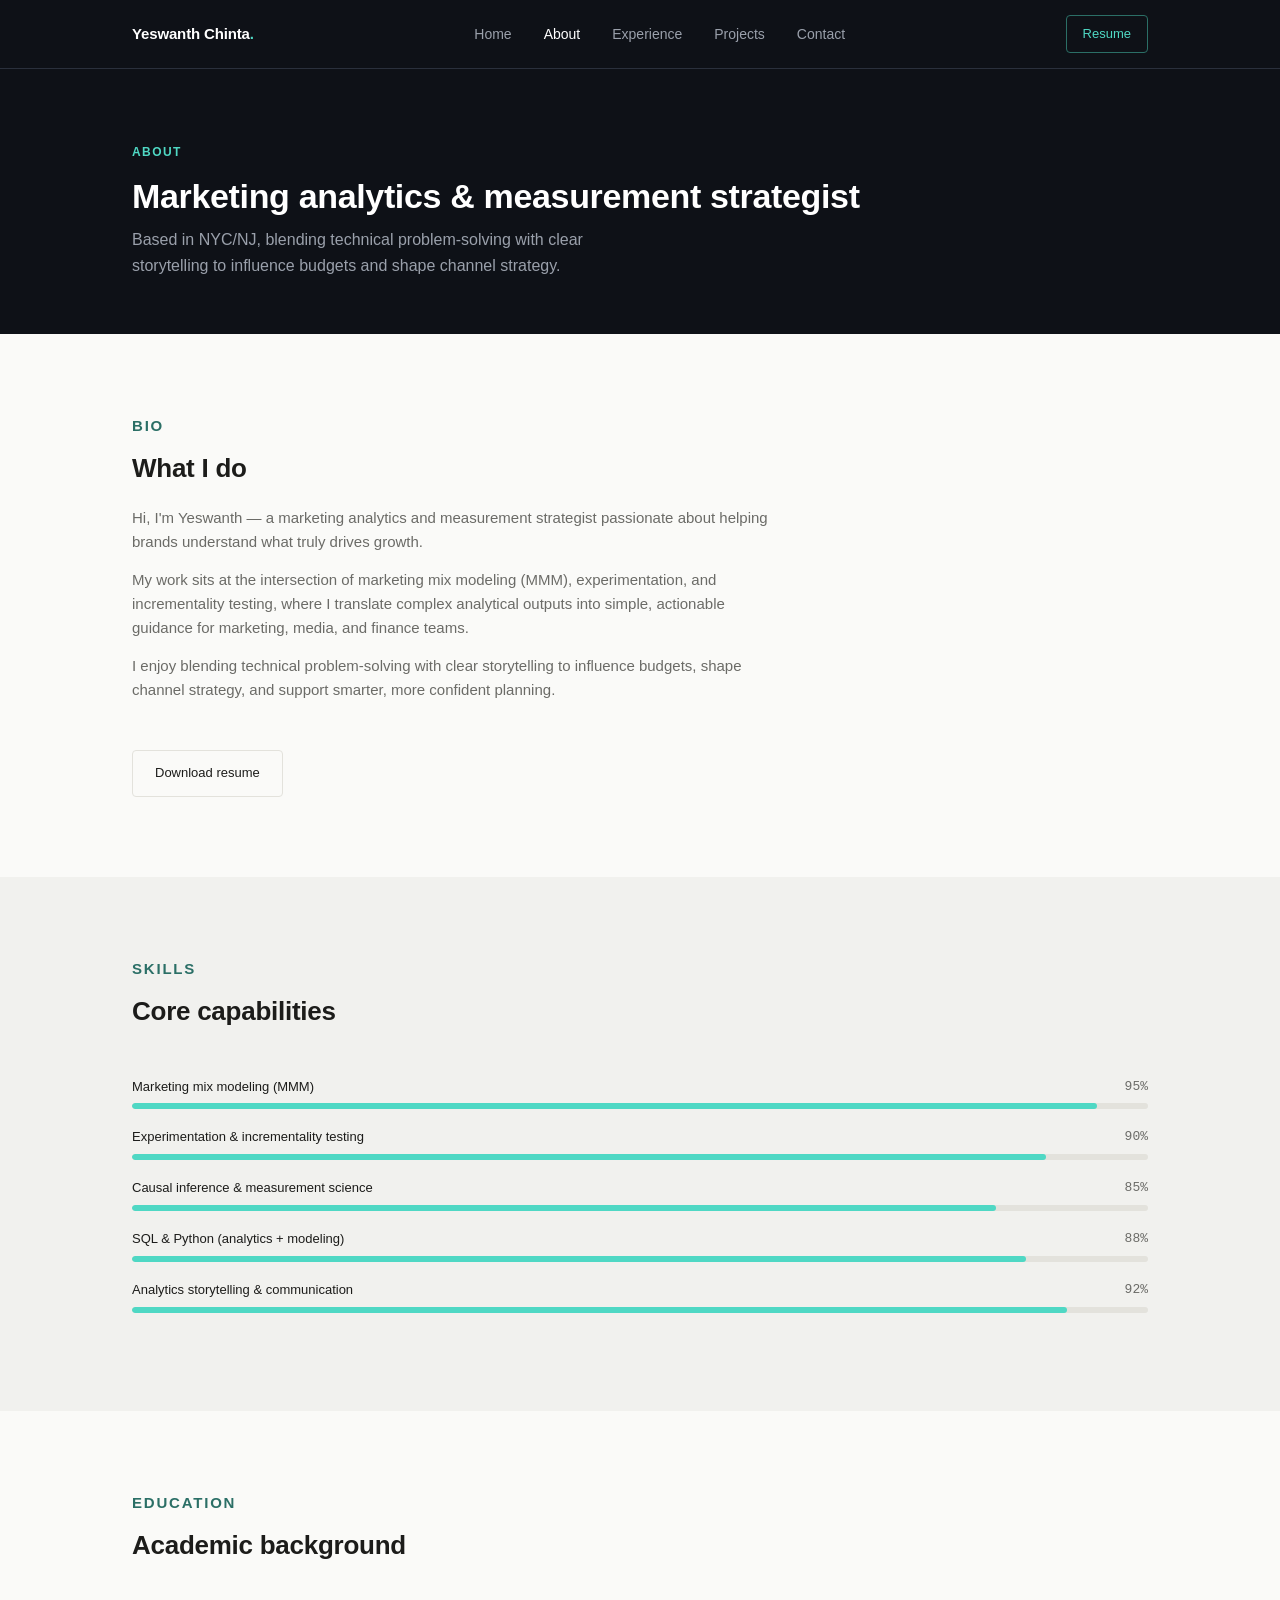
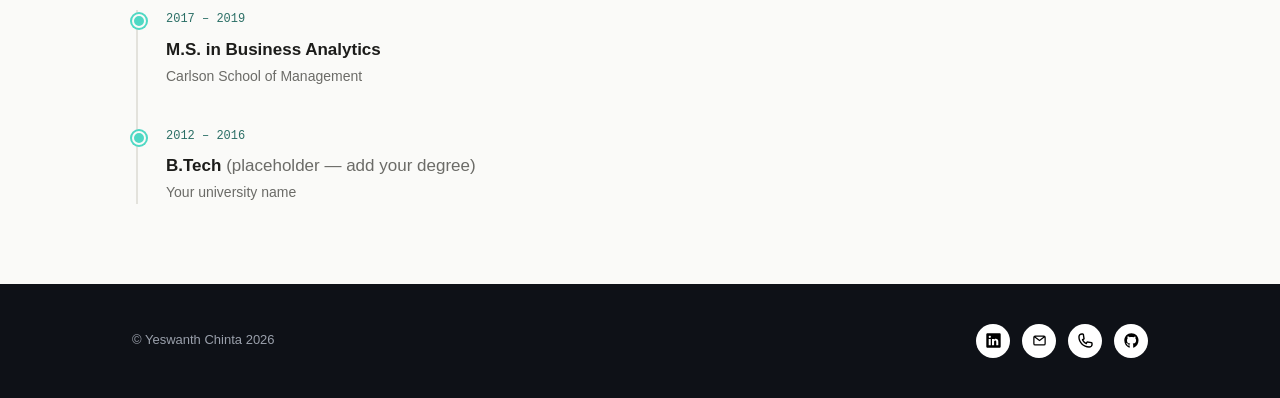
==== about.html @ 66d94e56 "Restructure site into multi-page layout with about, experience, projects, contact Co-Authored-By: Cl" ====
<!DOCTYPE html>
<html lang="en">
<head>
<meta charset="UTF-8">
<meta name="viewport" content="width=device-width, initial-scale=1.0">
<title>About — Yeswanth Chinta</title>
<link rel="shortcut icon" href="img/favicon.png" type="image/x-icon">
<link rel="stylesheet" href="css/style.css">
</head>
<body>

<nav class="nav">
  <div class="wrap">
    <a class="brand" href="index.html">Yeswanth Chinta<span>.</span></a>
    <ul class="nav-links">
      <li><a href="index.html">Home</a></li>
      <li><a href="about.html" class="active">About</a></li>
      <li><a href="experience.html">Experience</a></li>
      <li><a href="projects.html">Projects</a></li>
      <li><a href="contact.html">Contact</a></li>
    </ul>
    <a class="nav-cta" href="Yeswanth_Chinta_Resume.pdf">Resume</a>
  </div>
</nav>

<header class="page-head">
  <div class="wrap">
    <p class="eyebrow on-dark">About</p>
    <h1>Marketing analytics &amp; measurement strategist</h1>
    <p>Based in NYC/NJ, blending technical problem-solving with clear storytelling to influence budgets and shape channel strategy.</p>
  </div>
</header>

<section class="block">
  <div class="wrap">
    <div class="section-head">
      <p class="eyebrow">Bio</p>
      <h2>What I do</h2>
      <p style="margin-bottom:14px;">Hi, I'm Yeswanth — a marketing analytics and measurement strategist passionate about helping brands understand what truly drives growth.</p>
      <p style="margin-bottom:14px;">My work sits at the intersection of marketing mix modeling (MMM), experimentation, and incrementality testing, where I translate complex analytical outputs into simple, actionable guidance for marketing, media, and finance teams.</p>
      <p>I enjoy blending technical problem-solving with clear storytelling to influence budgets, shape channel strategy, and support smarter, more confident planning.</p>
    </div>
    <a class="btn btn-ghost-light" href="Yeswanth_Chinta_Resume.pdf">Download resume</a>
  </div>
</section>

<section class="block alt">
  <div class="wrap">
    <div class="section-head">
      <p class="eyebrow">Skills</p>
      <h2>Core capabilities</h2>
    </div>

    <div class="skill-row">
      <div class="skill-top"><span>Marketing mix modeling (MMM)</span><span>95%</span></div>
      <div class="skill-bar"><div class="skill-fill" style="width:95%"></div></div>
    </div>
    <div class="skill-row">
      <div class="skill-top"><span>Experimentation &amp; incrementality testing</span><span>90%</span></div>
      <div class="skill-bar"><div class="skill-fill" style="width:90%"></div></div>
    </div>
    <div class="skill-row">
      <div class="skill-top"><span>Causal inference &amp; measurement science</span><span>85%</span></div>
      <div class="skill-bar"><div class="skill-fill" style="width:85%"></div></div>
    </div>
    <div class="skill-row">
      <div class="skill-top"><span>SQL &amp; Python (analytics + modeling)</span><span>88%</span></div>
      <div class="skill-bar"><div class="skill-fill" style="width:88%"></div></div>
    </div>
    <div class="skill-row">
      <div class="skill-top"><span>Analytics storytelling &amp; communication</span><span>92%</span></div>
      <div class="skill-bar"><div class="skill-fill" style="width:92%"></div></div>
    </div>
  </div>
</section>

<section class="block">
  <div class="wrap">
    <div class="section-head">
      <p class="eyebrow">Education</p>
      <h2>Academic background</h2>
    </div>
    <div class="timeline">
      <div class="tl-item">
        <div class="tl-date">2017 – 2019</div>
        <div class="tl-role">M.S. in Business Analytics</div>
        <div class="tl-org">Carlson School of Management</div>
      </div>
      <div class="tl-item">
        <div class="tl-date">2012 – 2016</div>
        <div class="tl-role">B.Tech <span style="color:var(--muted); font-weight:400;">(placeholder — add your degree)</span></div>
        <div class="tl-org">Your university name</div>
      </div>
    </div>
  </div>
</section>

<footer>
  <div class="wrap">
    <span>© Yeswanth Chinta 2026</span>
    <div class="social-row">
      <a href="https://www.linkedin.com/in/yeswanth-chinta/" aria-label="LinkedIn"><img src="img/social_icons/linkedin.svg" alt=""></a>
      <a href="mailto:yeswanthreddy.2501@gmail.com" aria-label="Email"><img src="img/social_icons/email.svg" alt=""></a>
      <a href="tel:+19523938192" aria-label="Phone"><img src="img/social_icons/phone.svg" alt=""></a>
      <a href="https://github.com/yeswanthchinta" aria-label="GitHub"><img src="img/social_icons/github.svg" alt=""></a>
    </div>
  </div>
</footer>

</body>
</html>
---- css/style.css ----
/* ===========================================
   Yeswanth Chinta — Career Site
   Style: minimal + bold data-driven hybrid
   =========================================== */

:root {
  --navy: #0e1117;
  --navy-2: #161b24;
  --navy-3: #1f2531;
  --teal: #4fd8c4;
  --teal-dim: #2b6f66;
  --ink: #1c1c1a;
  --paper: #fafaf8;
  --paper-2: #f1f1ee;
  --muted: #6b6b67;
  --muted-dark: #9aa0ab;
  --line: #e3e2dc;
  --line-dark: #2a303c;
  --radius: 4px;
  --maxw: 1080px;
  --font: -apple-system, BlinkMacSystemFont, "Inter", "Helvetica Neue", Arial, sans-serif;
  --mono: "SF Mono", "IBM Plex Mono", Menlo, monospace;
}

* { box-sizing: border-box; }

html { scroll-behavior: smooth; }

body {
  margin: 0;
  font-family: var(--font);
  color: var(--ink);
  background: var(--paper);
  line-height: 1.6;
  -webkit-font-smoothing: antialiased;
}

a { color: inherit; text-decoration: none; }

img { max-width: 100%; display: block; }

.wrap {
  max-width: var(--maxw);
  margin: 0 auto;
  padding: 0 32px;
}

.eyebrow {
  font-size: 12px;
  letter-spacing: 0.12em;
  text-transform: uppercase;
  color: var(--teal-dim);
  font-weight: 600;
  margin: 0 0 14px;
}

.eyebrow.on-dark { color: var(--teal); }

h1, h2, h3 { font-weight: 600; margin: 0; letter-spacing: -0.01em; }
h1 { font-size: 40px; line-height: 1.2; }
h2 { font-size: 26px; line-height: 1.3; margin-bottom: 20px; }
h3 { font-size: 17px; line-height: 1.4; }

p { color: var(--muted); margin: 0; }

/* ---------- Nav ---------- */
.nav {
  background: var(--navy);
  position: sticky;
  top: 0;
  z-index: 50;
  border-bottom: 1px solid var(--line-dark);
}
.nav .wrap {
  display: flex;
  align-items: center;
  justify-content: space-between;
  height: 68px;
}
.nav .brand {
  color: #fff;
  font-weight: 600;
  font-size: 15px;
  letter-spacing: -0.01em;
}
.nav .brand span { color: var(--teal); }
.nav-links {
  display: flex;
  gap: 32px;
  list-style: none;
  margin: 0;
  padding: 0;
}
.nav-links a {
  color: var(--muted-dark);
  font-size: 14px;
  transition: color 0.15s ease;
}
.nav-links a:hover, .nav-links a.active { color: #fff; }
.nav-cta {
  border: 1px solid var(--teal-dim);
  color: var(--teal);
  font-size: 13px;
  padding: 8px 16px;
  border-radius: var(--radius);
  white-space: nowrap;
}
.nav-cta:hover { background: rgba(79, 216, 196, 0.08); }

/* ---------- Buttons ---------- */
.btn {
  display: inline-block;
  font-size: 13px;
  padding: 12px 22px;
  border-radius: var(--radius);
  font-weight: 500;
  transition: all 0.15s ease;
}
.btn-primary {
  background: var(--teal);
  color: var(--navy);
}
.btn-primary:hover { background: #6fe4d3; }
.btn-ghost-dark {
  border: 1px solid var(--line-dark);
  color: var(--muted-dark);
}
.btn-ghost-dark:hover { border-color: var(--teal-dim); color: #fff; }
.btn-ghost-light {
  border: 1px solid var(--line);
  color: var(--ink);
}
.btn-ghost-light:hover { border-color: var(--ink); }

/* ---------- Hero (dark, bold, data-driven) ---------- */
.hero {
  background: var(--navy);
  color: #fff;
  padding: 96px 0 88px;
  position: relative;
  overflow: hidden;
}
.hero .wrap { position: relative; z-index: 2; }
.hero h1 { color: #fff; max-width: 620px; }
.hero .lede {
  max-width: 520px;
  color: var(--muted-dark);
  font-size: 16px;
  margin-top: 16px;
}
.hero .actions { display: flex; gap: 12px; margin-top: 32px; }
.spark {
  display: flex;
  align-items: flex-end;
  gap: 7px;
  margin: 40px 0 0;
}
.spark div { width: 7px; border-radius: 2px; background: var(--navy-3); }
.spark div.up { background: var(--teal); }

/* ---------- Sections (light) ---------- */
section.block { padding: 80px 0; }
section.block.alt { background: var(--paper-2); }
.section-head { max-width: 640px; margin-bottom: 48px; }
.section-head p { font-size: 15px; }

/* ---------- Stat / skill bars ---------- */
.stat-grid {
  display: grid;
  grid-template-columns: repeat(4, 1fr);
  gap: 24px;
  margin-top: 12px;
}
.stat-card {
  border: 1px solid var(--line);
  border-radius: 8px;
  padding: 20px;
}
.stat-num {
  font-family: var(--mono);
  font-size: 26px;
  font-weight: 600;
  color: var(--navy);
}
.stat-label {
  font-size: 12px;
  color: var(--muted);
  margin-top: 6px;
}

.skill-row { margin-bottom: 18px; }
.skill-top {
  display: flex;
  justify-content: space-between;
  font-size: 13px;
  margin-bottom: 6px;
}
.skill-top span:last-child { font-family: var(--mono); color: var(--muted); }
.skill-bar {
  height: 6px;
  background: var(--line);
  border-radius: 3px;
  overflow: hidden;
}
.skill-fill { height: 100%; background: var(--teal); border-radius: 3px; }

/* ---------- Cards ---------- */
.card-grid {
  display: grid;
  grid-template-columns: repeat(2, 1fr);
  gap: 20px;
}
.card {
  border: 1px solid var(--line);
  border-radius: 8px;
  padding: 24px;
  background: #fff;
}
.card .num {
  font-family: var(--mono);
  font-size: 12px;
  color: var(--teal-dim);
  margin-bottom: 12px;
}
.card h3 { margin-bottom: 8px; }
.card p { font-size: 14px; }

/* ---------- Timeline ---------- */
.timeline {
  border-left: 2px solid var(--line);
  padding-left: 28px;
  margin-left: 4px;
}
.tl-item { position: relative; padding-bottom: 40px; }
.tl-item:last-child { padding-bottom: 0; }
.tl-item::before {
  content: "";
  position: absolute;
  left: -34px;
  top: 4px;
  width: 10px;
  height: 10px;
  border-radius: 50%;
  background: var(--teal);
  border: 2px solid var(--paper);
  box-shadow: 0 0 0 2px var(--teal);
}
.tl-date {
  font-family: var(--mono);
  font-size: 12px;
  color: var(--teal-dim);
  margin-bottom: 6px;
}
.tl-role { font-size: 17px; font-weight: 600; }
.tl-org { font-size: 14px; color: var(--muted); margin-top: 2px; }
.tl-desc { font-size: 14px; margin-top: 8px; max-width: 560px; }

/* ---------- Projects ---------- */
.proj-card {
  border: 1px solid var(--line);
  border-radius: 8px;
  overflow: hidden;
  background: #fff;
}
.proj-thumb {
  height: 140px;
  background: var(--navy);
  display: flex;
  align-items: flex-end;
  padding: 16px;
  gap: 6px;
}
.proj-thumb div { width: 8px; border-radius: 2px; background: var(--teal-dim); }
.proj-thumb div.hi { background: var(--teal); }
.proj-body { padding: 20px; }
.proj-tag {
  font-size: 11px;
  text-transform: uppercase;
  letter-spacing: 0.06em;
  color: var(--teal-dim);
  font-weight: 600;
}
.proj-body h3 { margin: 8px 0; }
.proj-body p { font-size: 13px; }

/* ---------- Contact ---------- */
.contact-grid {
  display: grid;
  grid-template-columns: 1.1fr 0.9fr;
  gap: 48px;
  align-items: start;
}
.contact-item {
  display: flex;
  gap: 14px;
  padding: 16px 0;
  border-bottom: 1px solid var(--line);
}
.contact-item .k {
  font-size: 12px;
  color: var(--muted);
  text-transform: uppercase;
  letter-spacing: 0.06em;
  width: 90px;
  flex-shrink: 0;
  padding-top: 2px;
}
.contact-item .v { font-size: 14px; }
.contact-item .v a:hover { color: var(--teal-dim); }

form.contact-form { display: flex; flex-direction: column; gap: 14px; }
form.contact-form input,
form.contact-form textarea {
  width: 100%;
  border: 1px solid var(--line);
  border-radius: var(--radius);
  padding: 12px 14px;
  font-family: var(--font);
  font-size: 14px;
  background: #fff;
  color: var(--ink);
}
form.contact-form textarea { min-height: 120px; resize: vertical; }
form.contact-form input:focus,
form.contact-form textarea:focus {
  outline: none;
  border-color: var(--teal-dim);
}
form.contact-form button {
  align-self: flex-start;
  border: none;
  cursor: pointer;
  font-family: var(--font);
}

/* ---------- Footer ---------- */
footer {
  background: var(--navy);
  color: var(--muted-dark);
  padding: 40px 0;
}
footer .wrap {
  display: flex;
  justify-content: space-between;
  align-items: center;
  font-size: 13px;
}
.social-row { display: flex; gap: 12px; }
.social-row a {
  background: #fff;
  width: 34px;
  height: 34px;
  border-radius: 50%;
  display: flex;
  align-items: center;
  justify-content: center;
  transition: background 0.15s ease;
}
.social-row a:hover { background: var(--teal); }
.social-row a img { width: 15px; height: 15px; }

/* ---------- Page header (for non-home pages) ---------- */
.page-head {
  background: var(--navy);
  color: #fff;
  padding: 64px 0 56px;
}
.page-head h1 { color: #fff; font-size: 34px; }
.page-head p { color: var(--muted-dark); margin-top: 10px; max-width: 520px; }

/* ---------- Responsive ---------- */
@media (max-width: 800px) {
  .nav-links { display: none; }
  h1 { font-size: 30px; }
  .stat-grid { grid-template-columns: repeat(2, 1fr); }
  .card-grid { grid-template-columns: 1fr; }
  .contact-grid { grid-template-columns: 1fr; }
  footer .wrap { flex-direction: column; gap: 16px; }
}
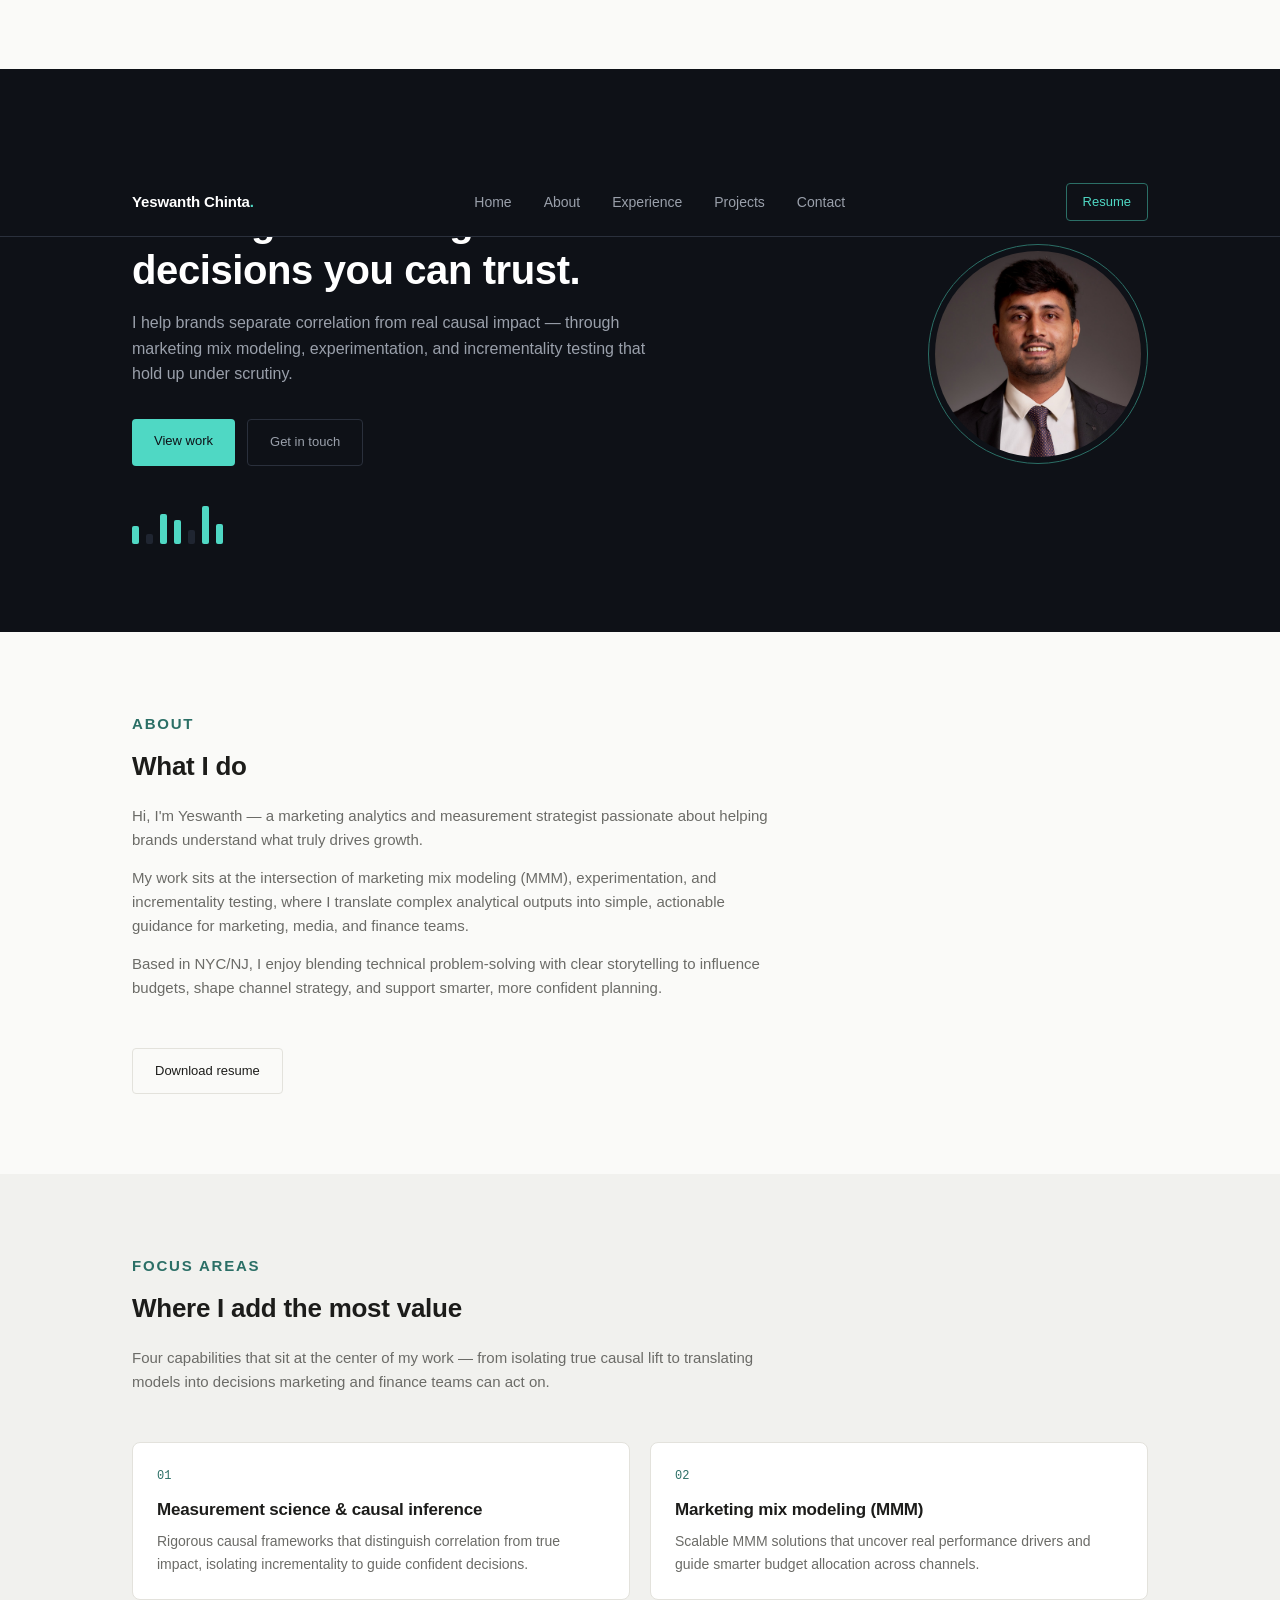
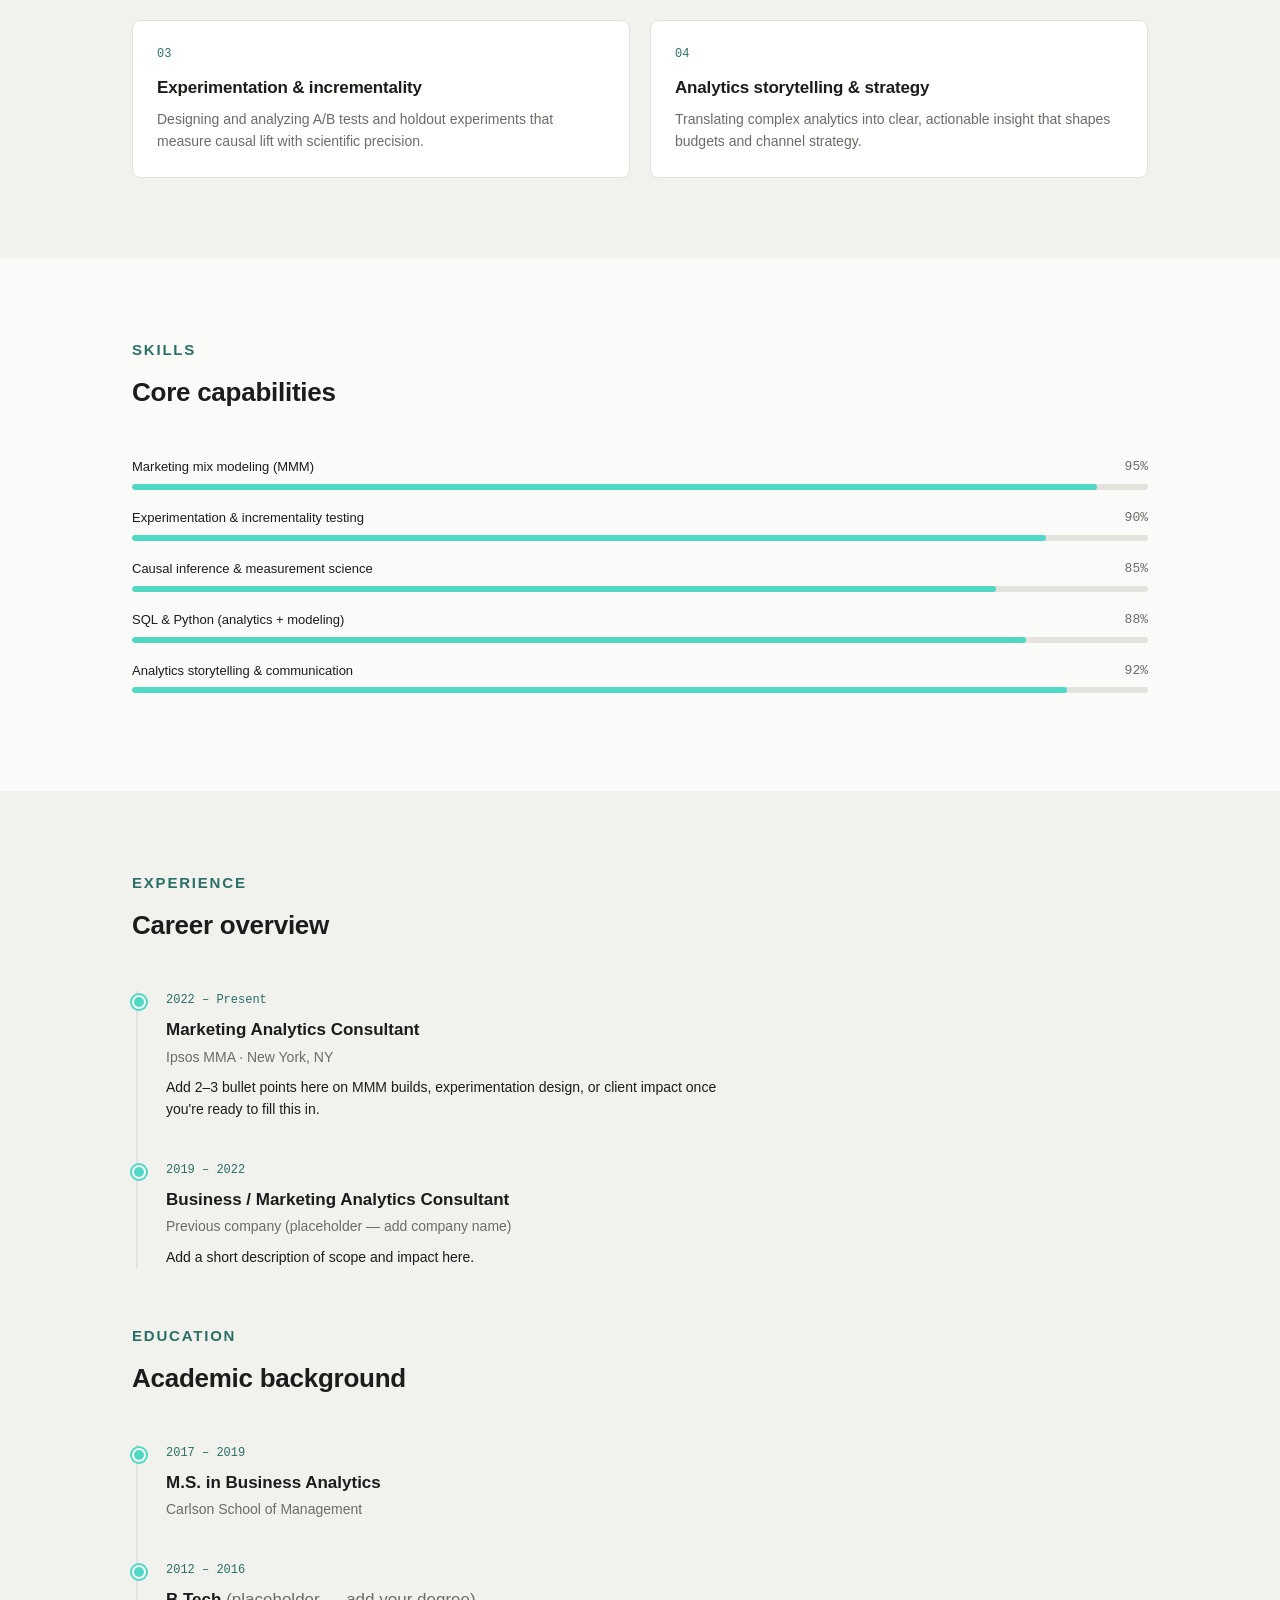
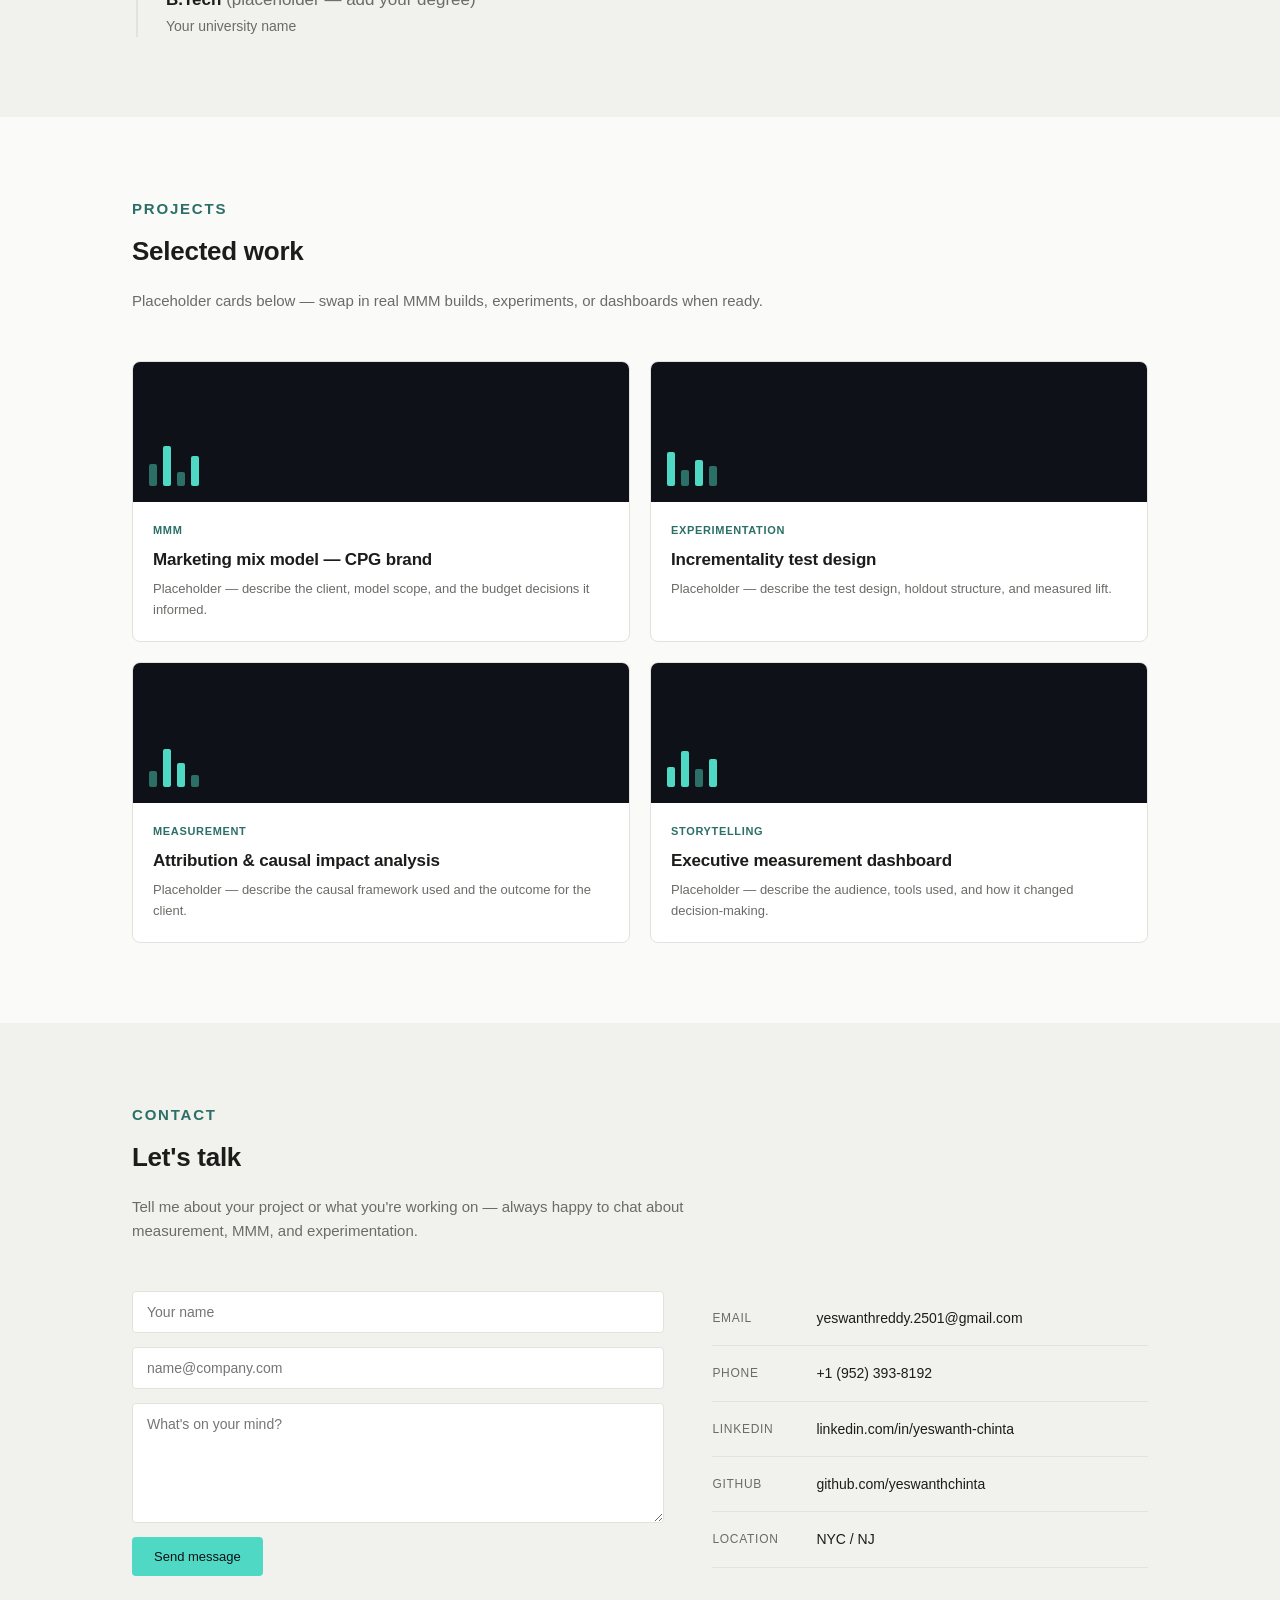
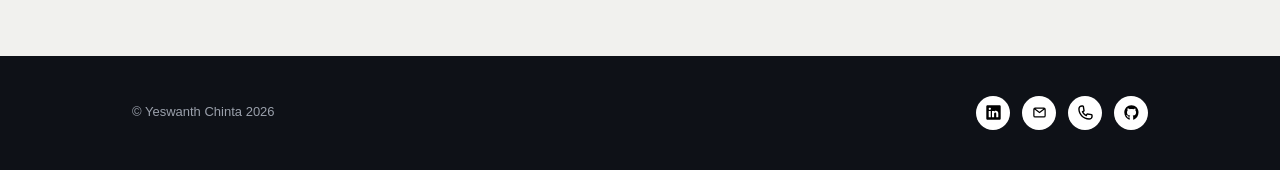
==== commit 3593df42: "Update page content and styling, simplify main.js Co-Authored-By: Claude Sonnet 5 <noreply@anthropic" ====
--- a/about.html
+++ b/about.html
@@ -2,110 +2,11 @@
 <html lang="en">
 <head>
 <meta charset="UTF-8">
-<meta name="viewport" content="width=device-width, initial-scale=1.0">
-<title>About — Yeswanth Chinta</title>
-<link rel="shortcut icon" href="img/favicon.png" type="image/x-icon">
-<link rel="stylesheet" href="css/style.css">
+<meta http-equiv="refresh" content="0; url=index.html#about">
+<link rel="canonical" href="index.html#about">
+<title>Redirecting…</title>
 </head>
 <body>
-
-<nav class="nav">
-  <div class="wrap">
-    <a class="brand" href="index.html">Yeswanth Chinta<span>.</span></a>
-    <ul class="nav-links">
-      <li><a href="index.html">Home</a></li>
-      <li><a href="about.html" class="active">About</a></li>
-      <li><a href="experience.html">Experience</a></li>
-      <li><a href="projects.html">Projects</a></li>
-      <li><a href="contact.html">Contact</a></li>
-    </ul>
-    <a class="nav-cta" href="Yeswanth_Chinta_Resume.pdf">Resume</a>
-  </div>
-</nav>
-
-<header class="page-head">
-  <div class="wrap">
-    <p class="eyebrow on-dark">About</p>
-    <h1>Marketing analytics &amp; measurement strategist</h1>
-    <p>Based in NYC/NJ, blending technical problem-solving with clear storytelling to influence budgets and shape channel strategy.</p>
-  </div>
-</header>
-
-<section class="block">
-  <div class="wrap">
-    <div class="section-head">
-      <p class="eyebrow">Bio</p>
-      <h2>What I do</h2>
-      <p style="margin-bottom:14px;">Hi, I'm Yeswanth — a marketing analytics and measurement strategist passionate about helping brands understand what truly drives growth.</p>
-      <p style="margin-bottom:14px;">My work sits at the intersection of marketing mix modeling (MMM), experimentation, and incrementality testing, where I translate complex analytical outputs into simple, actionable guidance for marketing, media, and finance teams.</p>
-      <p>I enjoy blending technical problem-solving with clear storytelling to influence budgets, shape channel strategy, and support smarter, more confident planning.</p>
-    </div>
-    <a class="btn btn-ghost-light" href="Yeswanth_Chinta_Resume.pdf">Download resume</a>
-  </div>
-</section>
-
-<section class="block alt">
-  <div class="wrap">
-    <div class="section-head">
-      <p class="eyebrow">Skills</p>
-      <h2>Core capabilities</h2>
-    </div>
-
-    <div class="skill-row">
-      <div class="skill-top"><span>Marketing mix modeling (MMM)</span><span>95%</span></div>
-      <div class="skill-bar"><div class="skill-fill" style="width:95%"></div></div>
-    </div>
-    <div class="skill-row">
-      <div class="skill-top"><span>Experimentation &amp; incrementality testing</span><span>90%</span></div>
-      <div class="skill-bar"><div class="skill-fill" style="width:90%"></div></div>
-    </div>
-    <div class="skill-row">
-      <div class="skill-top"><span>Causal inference &amp; measurement science</span><span>85%</span></div>
-      <div class="skill-bar"><div class="skill-fill" style="width:85%"></div></div>
-    </div>
-    <div class="skill-row">
-      <div class="skill-top"><span>SQL &amp; Python (analytics + modeling)</span><span>88%</span></div>
-      <div class="skill-bar"><div class="skill-fill" style="width:88%"></div></div>
-    </div>
-    <div class="skill-row">
-      <div class="skill-top"><span>Analytics storytelling &amp; communication</span><span>92%</span></div>
-      <div class="skill-bar"><div class="skill-fill" style="width:92%"></div></div>
-    </div>
-  </div>
-</section>
-
-<section class="block">
-  <div class="wrap">
-    <div class="section-head">
-      <p class="eyebrow">Education</p>
-      <h2>Academic background</h2>
-    </div>
-    <div class="timeline">
-      <div class="tl-item">
-        <div class="tl-date">2017 – 2019</div>
-        <div class="tl-role">M.S. in Business Analytics</div>
-        <div class="tl-org">Carlson School of Management</div>
-      </div>
-      <div class="tl-item">
-        <div class="tl-date">2012 – 2016</div>
-        <div class="tl-role">B.Tech <span style="color:var(--muted); font-weight:400;">(placeholder — add your degree)</span></div>
-        <div class="tl-org">Your university name</div>
-      </div>
-    </div>
-  </div>
-</section>
-
-<footer>
-  <div class="wrap">
-    <span>© Yeswanth Chinta 2026</span>
-    <div class="social-row">
-      <a href="https://www.linkedin.com/in/yeswanth-chinta/" aria-label="LinkedIn"><img src="img/social_icons/linkedin.svg" alt=""></a>
-      <a href="mailto:yeswanthreddy.2501@gmail.com" aria-label="Email"><img src="img/social_icons/email.svg" alt=""></a>
-      <a href="tel:+19523938192" aria-label="Phone"><img src="img/social_icons/phone.svg" alt=""></a>
-      <a href="https://github.com/yeswanthchinta" aria-label="GitHub"><img src="img/social_icons/github.svg" alt=""></a>
-    </div>
-  </div>
-</footer>
-
+<p>This page has moved. <a href="index.html#about">Continue to About</a>.</p>
 </body>
 </html>
